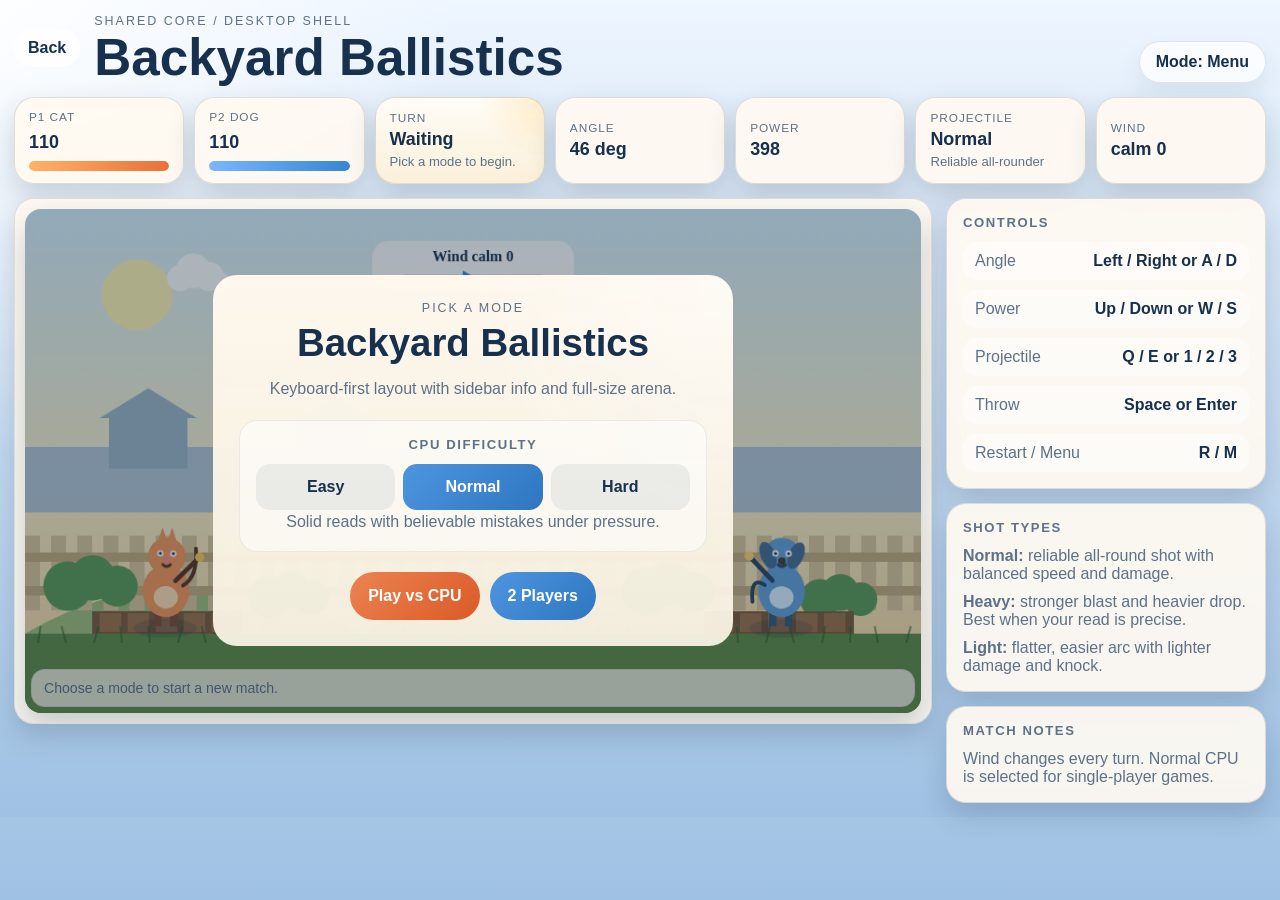
==== play/desktop/index.html @ 6267466f "separate layout for pc/phone/ipad" ====
<!doctype html>
<html lang="en">
<head>
  <meta charset="utf-8">
  <meta name="viewport" content="width=device-width, initial-scale=1, viewport-fit=cover">
  <title>Backyard Ballistics - Desktop</title>
  <link rel="stylesheet" href="../../play/play.css">
</head>
<body data-device="desktop">
  <div id="app"></div>
  <script type="module" src="../../src/play/boot.js"></script>
</body>
</html>
---- play/play.css ----
:root {
  --bg-top: #eef6ff;
  --bg-bottom: #9fc1e3;
  --panel: rgba(255, 250, 241, 0.92);
  --panel-border: rgba(30, 48, 70, 0.14);
  --ink: #17304d;
  --muted: #5d7188;
  --shadow: rgba(21, 39, 59, 0.18);
  --canvas-shadow: rgba(21, 39, 59, 0.22);
}

* {
  box-sizing: border-box;
}

html,
body {
  margin: 0;
  min-height: 100%;
  font-family: "Trebuchet MS", "Segoe UI", sans-serif;
  color: var(--ink);
  background:
    radial-gradient(circle at top left, rgba(255, 255, 255, 0.9), transparent 30%),
    linear-gradient(180deg, var(--bg-top), var(--bg-bottom));
}

body {
  padding: 14px;
}

.play-shell {
  width: min(1280px, 100%);
  margin: 0 auto;
}

.play-topbar {
  display: grid;
  grid-template-columns: auto 1fr auto;
  align-items: end;
  gap: 14px;
  margin-bottom: 14px;
}

.back-link {
  align-self: center;
  padding: 10px 14px;
  border-radius: 999px;
  background: rgba(255, 255, 255, 0.82);
  color: var(--ink);
  text-decoration: none;
  font-weight: 700;
}

.play-heading {
  min-width: 0;
}

.eyebrow {
  margin: 0 0 6px;
  font-size: 0.78rem;
  letter-spacing: 0.16em;
  text-transform: uppercase;
  color: var(--muted);
}

h1,
h2,
p {
  margin: 0;
}

h1 {
  font-size: clamp(1.9rem, 4vw, 3.2rem);
  line-height: 0.95;
}

h2 {
  font-size: clamp(1.7rem, 3vw, 2.5rem);
  margin-bottom: 12px;
}

.mode-pill {
  padding: 11px 16px;
  border-radius: 999px;
  background: rgba(255, 255, 255, 0.76);
  border: 1px solid rgba(23, 48, 77, 0.12);
  box-shadow: 0 10px 22px rgba(35, 61, 88, 0.08);
  font-weight: 700;
  text-align: center;
}

.hud {
  display: grid;
  gap: 10px;
  margin-bottom: 14px;
}

.panel {
  border: 1px solid var(--panel-border);
  border-radius: 20px;
  background: var(--panel);
  box-shadow: 0 12px 28px var(--shadow);
  backdrop-filter: blur(8px);
}

.stat-card,
.info-card {
  padding: 12px 14px;
}

.stat-card {
  display: flex;
  flex-direction: column;
  gap: 8px;
}

.info-card {
  display: flex;
  flex-direction: column;
  justify-content: center;
  gap: 4px;
  min-width: 0;
}

.spotlight-card {
  background:
    radial-gradient(circle at top right, rgba(255, 218, 147, 0.45), transparent 34%),
    linear-gradient(180deg, rgba(255, 252, 246, 0.98), rgba(252, 240, 216, 0.95));
}

.stat-label {
  font-size: 0.74rem;
  text-transform: uppercase;
  letter-spacing: 0.08em;
  color: var(--muted);
}

.stat-value {
  font-size: 1.12rem;
}

.info-note {
  font-size: 0.82rem;
  color: var(--muted);
}

.hp-bar {
  height: 10px;
  border-radius: 999px;
  overflow: hidden;
  background: rgba(23, 48, 77, 0.1);
}

.hp-fill {
  height: 100%;
  border-radius: inherit;
  transition: width 180ms ease;
}

.hp-fill-p1 {
  background: linear-gradient(90deg, #ffb267, #e8703a);
}

.hp-fill-p2 {
  background: linear-gradient(90deg, #7ab6ff, #3786d2);
}

.play-frame {
  display: grid;
  gap: 14px;
  align-items: start;
}

.canvas-wrap {
  position: relative;
  overflow: hidden;
  padding: 10px;
}

canvas {
  display: block;
  width: 100%;
  height: auto;
  aspect-ratio: 16 / 9;
  border-radius: 16px;
  box-shadow: inset 0 0 0 1px rgba(12, 25, 42, 0.08), 0 14px 30px var(--canvas-shadow);
  background: linear-gradient(180deg, #d9f0ff, #f7f1d8 70%, #87be68 70%);
}

.turn-banner {
  position: absolute;
  top: 18px;
  left: 50%;
  transform: translateX(-50%);
  min-width: 220px;
  max-width: calc(100% - 32px);
  padding: 12px 18px;
  border-radius: 18px;
  background: rgba(18, 35, 55, 0.78);
  color: white;
  text-align: center;
  pointer-events: none;
}

.turn-banner.hidden,
.overlay.hidden {
  display: none;
}

.turn-banner-label {
  font-size: 0.72rem;
  letter-spacing: 0.16em;
  text-transform: uppercase;
  opacity: 0.72;
}

.turn-banner-title {
  display: block;
  margin-top: 4px;
  font-size: 1.2rem;
}

.canvas-hint {
  position: absolute;
  left: 16px;
  right: 16px;
  bottom: 16px;
  padding: 10px 12px;
  border-radius: 14px;
  background: rgba(255, 251, 242, 0.8);
  border: 1px solid rgba(23, 48, 77, 0.08);
  color: var(--muted);
  font-size: 0.88rem;
  pointer-events: none;
}

.overlay {
  position: absolute;
  inset: 10px;
  display: grid;
  place-items: center;
  border-radius: 16px;
  background: rgba(16, 32, 51, 0.34);
}

.overlay-card {
  width: min(520px, calc(100% - 20px));
  max-height: calc(100% - 20px);
  overflow: auto;
  padding: 26px;
  border-radius: 24px;
  background:
    radial-gradient(circle at top right, rgba(255, 255, 255, 0.45), transparent 40%),
    linear-gradient(180deg, rgba(255, 249, 238, 0.98), rgba(247, 241, 225, 0.96));
  text-align: center;
}

.end-card {
  background:
    radial-gradient(circle at top right, rgba(255, 231, 170, 0.4), transparent 40%),
    linear-gradient(180deg, rgba(255, 249, 238, 0.98), rgba(245, 236, 214, 0.96));
}

.overlay-copy,
.difficulty-copy {
  line-height: 1.55;
  color: var(--muted);
}

.difficulty-panel {
  margin-top: 18px;
  padding: 16px;
  border-radius: 18px;
  background: rgba(255, 255, 255, 0.52);
  border: 1px solid rgba(23, 48, 77, 0.08);
}

.mini-heading,
.panel-title {
  margin-bottom: 12px;
  font-size: 0.82rem;
  letter-spacing: 0.12em;
  text-transform: uppercase;
  color: var(--muted);
  font-weight: 800;
}

.segmented {
  display: grid;
  grid-template-columns: repeat(3, minmax(0, 1fr));
  gap: 8px;
}

.segment-button,
.action-button,
.touch-button {
  font: inherit;
  font-weight: 700;
}

.segment-button {
  border: 0;
  border-radius: 14px;
  min-height: 46px;
  padding: 10px 12px;
  background: rgba(40, 66, 95, 0.08);
  color: var(--ink);
}

.segment-button.is-active {
  background: linear-gradient(135deg, #4d96df, #2f75c0);
  color: white;
}

.button-row {
  display: flex;
  justify-content: center;
  gap: 10px;
  flex-wrap: wrap;
  margin-top: 20px;
}

.action-button {
  border: 0;
  border-radius: 999px;
  min-height: 48px;
  padding: 12px 18px;
  color: white;
  background: linear-gradient(135deg, #ec8351, #da5a27);
}

.action-button.secondary {
  background: linear-gradient(135deg, #4d96df, #2f75c0);
}

.side-panel {
  display: grid;
  gap: 14px;
}

.controls-panel,
.notes-panel,
.touch-controls {
  padding: 16px;
}

.controls-list {
  list-style: none;
  padding: 0;
  margin: 0;
  display: grid;
  gap: 10px;
}

.controls-list li {
  display: flex;
  justify-content: space-between;
  gap: 10px;
  padding: 10px 12px;
  border-radius: 14px;
  background: rgba(255, 255, 255, 0.5);
}

.controls-list span,
.touch-note,
.notes-panel p,
.compact-panel p {
  color: var(--muted);
}

.notes-panel p + p {
  margin-top: 10px;
}

.touch-controls {
  display: none;
}

.touch-header {
  display: flex;
  justify-content: space-between;
  gap: 10px;
  align-items: center;
  margin-bottom: 12px;
}

.touch-title {
  margin: 0;
}

.touch-note {
  font-size: 0.78rem;
}

.touch-grid {
  display: grid;
  gap: 10px;
}

.touch-grid + .touch-grid {
  margin-top: 10px;
}

.touch-grid-aim,
.touch-grid-actions {
  grid-template-columns: repeat(4, minmax(0, 1fr));
}

.touch-button {
  min-height: 56px;
  border: 0;
  border-radius: 18px;
  padding: 12px 10px;
  color: var(--ink);
  background: rgba(255, 255, 255, 0.86);
  box-shadow: inset 0 0 0 1px rgba(23, 48, 77, 0.08);
  touch-action: manipulation;
}

.touch-button-primary {
  color: white;
  background: linear-gradient(135deg, #ec8351, #da5a27);
}

.touch-button-secondary {
  color: white;
  background: linear-gradient(135deg, #4d96df, #2f75c0);
}

.device-desktop .hud {
  grid-template-columns: repeat(7, minmax(0, 1fr));
}

.device-desktop .play-frame {
  grid-template-columns: minmax(0, 1fr) 320px;
}

.device-desktop .touch-controls {
  display: none;
}

.device-tablet .play-shell {
  width: min(1240px, 100%);
}

.device-tablet .hud {
  grid-template-columns: repeat(4, minmax(0, 1fr));
}

.device-tablet .play-frame {
  grid-template-columns: 1fr;
}

.device-tablet .side-panel {
  grid-template-columns: repeat(3, minmax(0, 1fr));
}

.device-tablet .touch-controls {
  display: block;
  grid-column: 1 / -1;
}

.device-tablet .touch-button {
  min-height: 64px;
  font-size: 1rem;
}

.device-mobile body,
body.device-mobile {
  padding: 10px;
}

.device-mobile .play-shell {
  width: min(780px, 100%);
}

.device-mobile .play-topbar {
  grid-template-columns: 1fr;
  align-items: start;
}

.device-mobile .mode-pill,
.device-mobile .back-link {
  width: 100%;
  text-align: center;
}

.device-mobile .hud {
  grid-template-columns: repeat(2, minmax(0, 1fr));
}

.device-mobile .play-frame {
  grid-template-columns: 1fr;
}

.device-mobile .side-panel {
  grid-template-columns: 1fr;
}

.device-mobile .touch-controls {
  display: block;
}

.device-mobile .controls-panel,
.device-mobile .notes-panel.compact-panel {
  display: none;
}

.device-mobile .touch-grid-aim,
.device-mobile .touch-grid-actions {
  grid-template-columns: repeat(2, minmax(0, 1fr));
}

.device-mobile .touch-button {
  min-height: 62px;
  font-size: 1rem;
}

.device-mobile .overlay-card {
  width: calc(100% - 12px);
  padding: 18px;
}

@media (max-width: 900px) {
  body {
    padding: 10px;
  }

  .play-topbar {
    grid-template-columns: 1fr;
    align-items: start;
  }

  .mode-pill,
  .back-link {
    width: 100%;
    text-align: center;
  }

  .device-desktop .hud,
  .device-tablet .hud {
    grid-template-columns: repeat(4, minmax(0, 1fr));
  }

  .device-desktop .play-frame,
  .device-tablet .play-frame {
    grid-template-columns: 1fr;
  }

  .device-desktop .side-panel,
  .device-tablet .side-panel {
    grid-template-columns: repeat(2, minmax(0, 1fr));
  }
}

@media (max-width: 640px) {
  .hud {
    grid-template-columns: repeat(2, minmax(0, 1fr));
  }

  .side-panel,
  .device-desktop .side-panel,
  .device-tablet .side-panel {
    grid-template-columns: 1fr;
  }

  .segmented {
    grid-template-columns: 1fr;
  }

  .controls-list li,
  .touch-header {
    flex-direction: column;
    align-items: flex-start;
  }

  .touch-grid-aim,
  .touch-grid-actions {
    grid-template-columns: repeat(2, minmax(0, 1fr));
  }
}
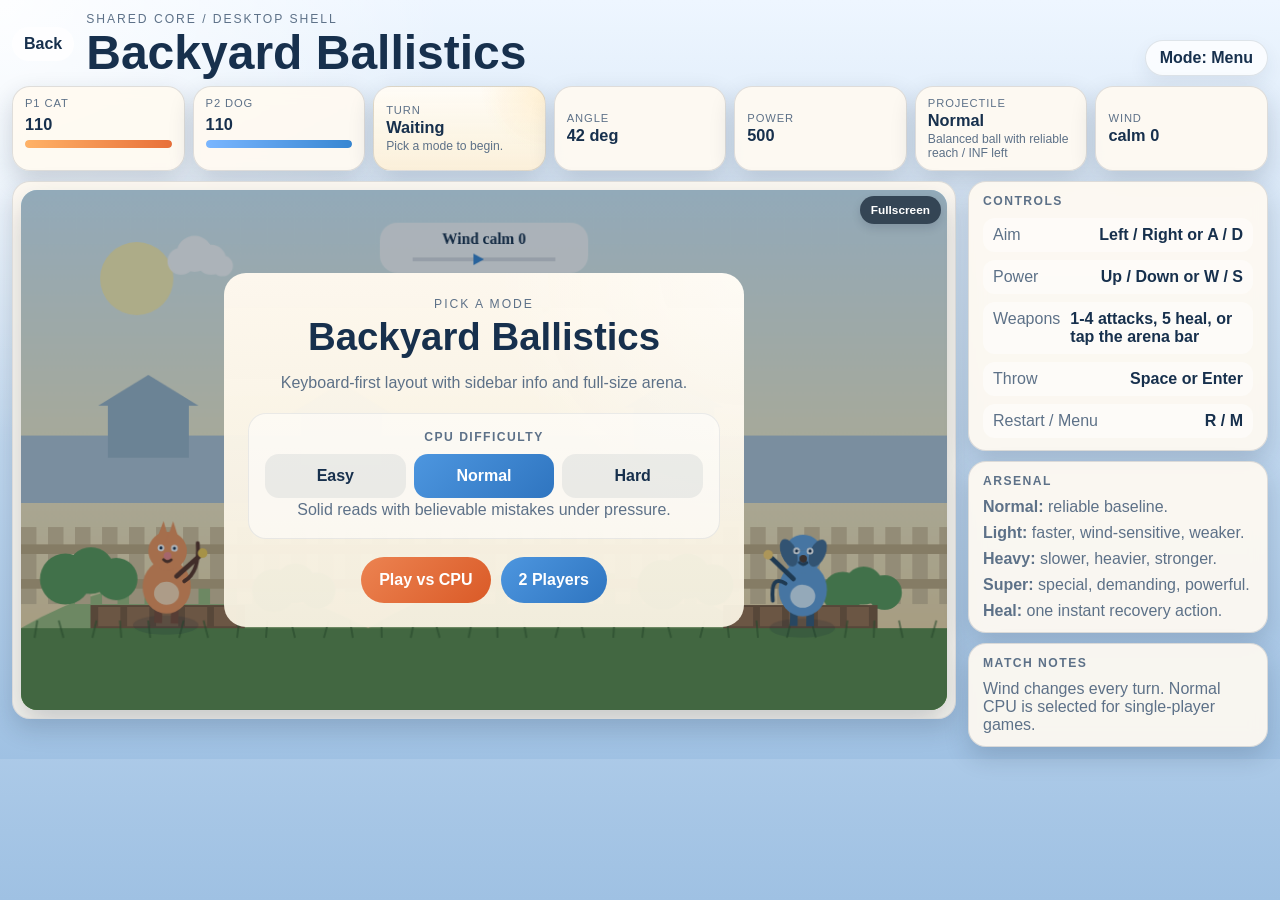
==== commit c733f54b: "update phone polish and add pwa" ====
--- a/play/desktop/index.html
+++ b/play/desktop/index.html
@@ -3,11 +3,19 @@
 <head>
   <meta charset="utf-8">
   <meta name="viewport" content="width=device-width, initial-scale=1, viewport-fit=cover">
+  <meta name="theme-color" content="#17304d">
+  <meta name="mobile-web-app-capable" content="yes">
+  <meta name="apple-mobile-web-app-capable" content="yes">
+  <meta name="apple-mobile-web-app-status-bar-style" content="black-translucent">
   <title>Backyard Ballistics - Desktop</title>
+  <link rel="manifest" href="../../manifest.json">
+  <link rel="icon" href="../../icons/icon-192.png" type="image/png">
+  <link rel="apple-touch-icon" href="../../icons/apple-touch-icon.png">
   <link rel="stylesheet" href="../../play/play.css">
 </head>
 <body data-device="desktop">
   <div id="app"></div>
+  <script type="module" src="../../src/pwa/register.js"></script>
   <script type="module" src="../../src/play/boot.js"></script>
 </body>
 </html>
--- a/play/play.css
+++ b/play/play.css
@@ -25,7 +25,7 @@
 }
 
 body {
-  padding: 14px;
+  padding: 12px;
 }
 
 .play-shell {
@@ -37,18 +37,25 @@
   display: grid;
   grid-template-columns: auto 1fr auto;
   align-items: end;
-  gap: 14px;
-  margin-bottom: 14px;
+  gap: 12px;
+  margin-bottom: 10px;
+}
+
+.topbar-actions {
+  display: flex;
+  align-items: center;
+  justify-content: flex-end;
 }
 
 .back-link {
   align-self: center;
-  padding: 10px 14px;
+  padding: 8px 12px;
   border-radius: 999px;
   background: rgba(255, 255, 255, 0.82);
   color: var(--ink);
   text-decoration: none;
   font-weight: 700;
+  border: 0;
 }
 
 .play-heading {
@@ -56,8 +63,8 @@
 }
 
 .eyebrow {
-  margin: 0 0 6px;
-  font-size: 0.78rem;
+  margin: 0 0 4px;
+  font-size: 0.76rem;
   letter-spacing: 0.16em;
   text-transform: uppercase;
   color: var(--muted);
@@ -70,7 +77,7 @@
 }
 
 h1 {
-  font-size: clamp(1.9rem, 4vw, 3.2rem);
+  font-size: clamp(1.7rem, 4vw, 3rem);
   line-height: 0.95;
 }
 
@@ -80,72 +87,72 @@
 }
 
 .mode-pill {
-  padding: 11px 16px;
+  padding: 8px 14px;
   border-radius: 999px;
   background: rgba(255, 255, 255, 0.76);
   border: 1px solid rgba(23, 48, 77, 0.12);
-  box-shadow: 0 10px 22px rgba(35, 61, 88, 0.08);
+  box-shadow: 0 8px 18px rgba(35, 61, 88, 0.08);
   font-weight: 700;
   text-align: center;
 }
 
 .hud {
   display: grid;
-  gap: 10px;
-  margin-bottom: 14px;
+  gap: 8px;
+  margin-bottom: 10px;
 }
 
 .panel {
   border: 1px solid var(--panel-border);
-  border-radius: 20px;
+  border-radius: 18px;
   background: var(--panel);
-  box-shadow: 0 12px 28px var(--shadow);
+  box-shadow: 0 10px 24px var(--shadow);
   backdrop-filter: blur(8px);
 }
 
 .stat-card,
 .info-card {
-  padding: 12px 14px;
+  padding: 10px 12px;
 }
 
 .stat-card {
   display: flex;
   flex-direction: column;
-  gap: 8px;
+  gap: 6px;
 }
 
 .info-card {
   display: flex;
   flex-direction: column;
   justify-content: center;
-  gap: 4px;
+  gap: 2px;
   min-width: 0;
 }
 
 .spotlight-card {
   background:
-    radial-gradient(circle at top right, rgba(255, 218, 147, 0.45), transparent 34%),
+    radial-gradient(circle at top right, rgba(255, 218, 147, 0.35), transparent 34%),
     linear-gradient(180deg, rgba(255, 252, 246, 0.98), rgba(252, 240, 216, 0.95));
 }
 
 .stat-label {
-  font-size: 0.74rem;
+  font-size: 0.7rem;
   text-transform: uppercase;
   letter-spacing: 0.08em;
   color: var(--muted);
 }
 
 .stat-value {
-  font-size: 1.12rem;
+  font-size: 1.02rem;
 }
 
 .info-note {
-  font-size: 0.82rem;
+  font-size: 0.76rem;
   color: var(--muted);
 }
 
 .hp-bar {
-  height: 10px;
+  height: 8px;
   border-radius: 999px;
   overflow: hidden;
   background: rgba(23, 48, 77, 0.1);
@@ -167,14 +174,14 @@
 
 .play-frame {
   display: grid;
-  gap: 14px;
+  gap: 12px;
   align-items: start;
 }
 
 .canvas-wrap {
   position: relative;
   overflow: hidden;
-  padding: 10px;
+  padding: 8px;
 }
 
 canvas {
@@ -187,16 +194,191 @@
   background: linear-gradient(180deg, #d9f0ff, #f7f1d8 70%, #87be68 70%);
 }
 
+.canvas-shell-button {
+  position: absolute;
+  top: 14px;
+  right: 14px;
+  z-index: 2;
+  border: 0;
+  border-radius: 999px;
+  padding: 7px 11px;
+  background: rgba(16, 31, 48, 0.72);
+  color: white;
+  font: inherit;
+  font-size: 0.74rem;
+  font-weight: 700;
+  box-shadow: 0 4px 10px rgba(13, 24, 42, 0.14);
+}
+
+.canvas-shell-button[hidden] {
+  display: none;
+}
+
+.weapon-bar {
+  position: absolute;
+  left: 12px;
+  right: 12px;
+  bottom: 12px;
+  z-index: 2;
+  display: grid;
+  grid-template-columns: repeat(5, minmax(0, 1fr));
+  gap: 6px;
+  transition: opacity 120ms ease;
+}
+
+.weapon-bar.is-hidden,
+.canvas-hint.is-hidden {
+  opacity: 0;
+  pointer-events: none;
+}
+
+.weapon-bar-button {
+  min-width: 0;
+  border: 0;
+  border-radius: 14px;
+  padding: 6px 8px;
+  display: grid;
+  grid-template-columns: auto 1fr auto;
+  align-items: center;
+  gap: 6px;
+  background: rgba(19, 34, 52, 0.66);
+  color: white;
+  box-shadow: 0 4px 10px rgba(13, 24, 42, 0.14), inset 0 0 0 1px rgba(255, 255, 255, 0.05);
+  cursor: pointer;
+}
+
+.weapon-bar-button.is-active {
+  background: rgba(24, 46, 69, 0.82);
+  box-shadow: 0 0 0 1px rgba(255, 233, 177, 0.58), 0 5px 12px rgba(13, 24, 42, 0.16);
+}
+
+.weapon-bar-button.is-disabled,
+.weapon-bar-button:disabled {
+  opacity: 0.34;
+  cursor: default;
+}
+
+.weapon-copy {
+  min-width: 0;
+  display: flex;
+  flex-direction: column;
+  align-items: flex-start;
+  gap: 1px;
+}
+
+.weapon-label {
+  font-size: 0.74rem;
+  font-weight: 800;
+}
+
+.weapon-note {
+  font-size: 0.62rem;
+  color: rgba(255, 255, 255, 0.62);
+}
+
+.weapon-count {
+  min-width: 28px;
+  padding: 2px 6px;
+  border-radius: 999px;
+  background: rgba(255, 255, 255, 0.08);
+  text-align: center;
+  font-size: 0.64rem;
+  font-weight: 800;
+}
+
+.weapon-icon {
+  position: relative;
+  width: 14px;
+  height: 14px;
+  display: inline-block;
+  flex: 0 0 auto;
+}
+
+.weapon-icon-normal {
+  border-radius: 50%;
+  background: #f3b14c;
+  box-shadow: inset -2px -2px 0 rgba(0, 0, 0, 0.18);
+}
+
+.weapon-icon-light {
+  width: 16px;
+  height: 4px;
+  border-radius: 999px;
+  background: #7fd0eb;
+  transform: rotate(-24deg);
+}
+
+.weapon-icon-heavy {
+  background: #d8783b;
+  clip-path: polygon(24% 4%, 78% 10%, 96% 44%, 84% 92%, 34% 100%, 2% 62%);
+}
+
+.weapon-icon-super {
+  width: 16px;
+  height: 10px;
+  background: #ef6b52;
+  clip-path: polygon(0 28%, 58% 28%, 58% 0, 100% 50%, 58% 100%, 58% 72%, 0 72%);
+}
+
+.weapon-icon-super::after {
+  content: "";
+  position: absolute;
+  left: -4px;
+  top: 3px;
+  width: 5px;
+  height: 4px;
+  background: #ffd98a;
+  clip-path: polygon(0 50%, 100% 0, 100% 100%);
+}
+
+.weapon-icon-heal {
+  border-radius: 50%;
+  background: #6fcb87;
+  color: #14321c;
+  font-size: 12px;
+  line-height: 14px;
+  text-align: center;
+  font-weight: 900;
+}
+
+.weapon-normal,
+.weapon-light,
+.weapon-heavy,
+.weapon-super,
+.weapon-heal {
+  border-bottom: 2px solid transparent;
+}
+
+.weapon-normal {
+  border-bottom-color: rgba(255, 223, 143, 0.62);
+}
+
+.weapon-light {
+  border-bottom-color: rgba(170, 235, 255, 0.62);
+}
+
+.weapon-heavy {
+  border-bottom-color: rgba(255, 186, 119, 0.62);
+}
+
+.weapon-super {
+  border-bottom-color: rgba(255, 171, 146, 0.66);
+}
+
+.weapon-heal {
+  border-bottom-color: rgba(181, 255, 196, 0.62);
+}
+
 .turn-banner {
   position: absolute;
-  top: 18px;
+  top: 14px;
   left: 50%;
   transform: translateX(-50%);
-  min-width: 220px;
-  max-width: calc(100% - 32px);
-  padding: 12px 18px;
-  border-radius: 18px;
-  background: rgba(18, 35, 55, 0.78);
+  min-width: 200px;
+  max-width: calc(100% - 28px);
+  padding: 10px 14px;
+  border-radius: 16px;
+  background: rgba(18, 35, 55, 0.74);
   color: white;
   text-align: center;
   pointer-events: none;
@@ -208,7 +390,7 @@
 }
 
 .turn-banner-label {
-  font-size: 0.72rem;
+  font-size: 0.68rem;
   letter-spacing: 0.16em;
   text-transform: uppercase;
   opacity: 0.72;
@@ -217,26 +399,26 @@
 .turn-banner-title {
   display: block;
   margin-top: 4px;
-  font-size: 1.2rem;
+  font-size: 1.08rem;
 }
 
 .canvas-hint {
   position: absolute;
-  left: 16px;
-  right: 16px;
-  bottom: 16px;
-  padding: 10px 12px;
-  border-radius: 14px;
-  background: rgba(255, 251, 242, 0.8);
-  border: 1px solid rgba(23, 48, 77, 0.08);
+  left: 12px;
+  right: 12px;
+  bottom: 74px;
+  padding: 7px 10px;
+  border-radius: 12px;
+  background: rgba(255, 251, 242, 0.72);
+  border: 1px solid rgba(23, 48, 77, 0.05);
   color: var(--muted);
-  font-size: 0.88rem;
+  font-size: 0.74rem;
   pointer-events: none;
 }
 
 .overlay {
   position: absolute;
-  inset: 10px;
+  inset: 8px;
   display: grid;
   place-items: center;
   border-radius: 16px;
@@ -247,8 +429,8 @@
   width: min(520px, calc(100% - 20px));
   max-height: calc(100% - 20px);
   overflow: auto;
-  padding: 26px;
-  border-radius: 24px;
+  padding: 24px;
+  border-radius: 22px;
   background:
     radial-gradient(circle at top right, rgba(255, 255, 255, 0.45), transparent 40%),
     linear-gradient(180deg, rgba(255, 249, 238, 0.98), rgba(247, 241, 225, 0.96));
@@ -263,7 +445,7 @@
 
 .overlay-copy,
 .difficulty-copy {
-  line-height: 1.55;
+  line-height: 1.5;
   color: var(--muted);
 }
 
@@ -277,8 +459,8 @@
 
 .mini-heading,
 .panel-title {
-  margin-bottom: 12px;
-  font-size: 0.82rem;
+  margin-bottom: 10px;
+  font-size: 0.76rem;
   letter-spacing: 0.12em;
   text-transform: uppercase;
   color: var(--muted);
@@ -301,7 +483,7 @@
 .segment-button {
   border: 0;
   border-radius: 14px;
-  min-height: 46px;
+  min-height: 44px;
   padding: 10px 12px;
   background: rgba(40, 66, 95, 0.08);
   color: var(--ink);
@@ -317,13 +499,13 @@
   justify-content: center;
   gap: 10px;
   flex-wrap: wrap;
-  margin-top: 20px;
+  margin-top: 18px;
 }
 
 .action-button {
   border: 0;
   border-radius: 999px;
-  min-height: 48px;
+  min-height: 46px;
   padding: 12px 18px;
   color: white;
   background: linear-gradient(135deg, #ec8351, #da5a27);
@@ -335,13 +517,13 @@
 
 .side-panel {
   display: grid;
-  gap: 14px;
+  gap: 10px;
 }
 
 .controls-panel,
 .notes-panel,
 .touch-controls {
-  padding: 16px;
+  padding: 12px 14px;
 }
 
 .controls-list {
@@ -349,16 +531,16 @@
   padding: 0;
   margin: 0;
   display: grid;
-  gap: 10px;
+  gap: 8px;
 }
 
 .controls-list li {
   display: flex;
   justify-content: space-between;
   gap: 10px;
-  padding: 10px 12px;
-  border-radius: 14px;
-  background: rgba(255, 255, 255, 0.5);
+  padding: 8px 10px;
+  border-radius: 12px;
+  background: rgba(255, 255, 255, 0.46);
 }
 
 .controls-list span,
@@ -369,7 +551,7 @@
 }
 
 .notes-panel p + p {
-  margin-top: 10px;
+  margin-top: 8px;
 }
 
 .touch-controls {
@@ -381,7 +563,7 @@
   justify-content: space-between;
   gap: 10px;
   align-items: center;
-  margin-bottom: 12px;
+  margin-bottom: 10px;
 }
 
 .touch-title {
@@ -389,7 +571,7 @@
 }
 
 .touch-note {
-  font-size: 0.78rem;
+  font-size: 0.72rem;
 }
 
 .touch-grid {
@@ -397,34 +579,19 @@
   gap: 10px;
 }
 
-.touch-grid + .touch-grid {
-  margin-top: 10px;
-}
-
-.touch-grid-aim,
-.touch-grid-actions {
-  grid-template-columns: repeat(4, minmax(0, 1fr));
-}
-
 .touch-button {
-  min-height: 56px;
+  min-height: 50px;
   border: 0;
-  border-radius: 18px;
-  padding: 12px 10px;
+  border-radius: 16px;
+  padding: 10px;
   color: var(--ink);
   background: rgba(255, 255, 255, 0.86);
   box-shadow: inset 0 0 0 1px rgba(23, 48, 77, 0.08);
   touch-action: manipulation;
 }
 
-.touch-button-primary {
-  color: white;
-  background: linear-gradient(135deg, #ec8351, #da5a27);
-}
-
-.touch-button-secondary {
-  color: white;
-  background: linear-gradient(135deg, #4d96df, #2f75c0);
+.touch-grid-actions {
+  grid-template-columns: 1fr;
 }
 
 .device-desktop .hud {
@@ -432,7 +599,7 @@
 }
 
 .device-desktop .play-frame {
-  grid-template-columns: minmax(0, 1fr) 320px;
+  grid-template-columns: minmax(0, 1fr) 300px;
 }
 
 .device-desktop .touch-controls {
@@ -461,13 +628,22 @@
 }
 
 .device-tablet .touch-button {
-  min-height: 64px;
-  font-size: 1rem;
+  min-height: 56px;
+  font-size: 0.96rem;
+}
+
+.device-tablet .notes-panel {
+  padding: 10px 12px;
+}
+
+.device-tablet canvas,
+.device-mobile canvas {
+  touch-action: none;
 }
 
 .device-mobile body,
 body.device-mobile {
-  padding: 10px;
+  padding: 6px;
 }
 
 .device-mobile .play-shell {
@@ -475,45 +651,118 @@
 }
 
 .device-mobile .play-topbar {
-  grid-template-columns: 1fr;
-  align-items: start;
-}
-
+  grid-template-columns: auto 1fr auto;
+  gap: 6px;
+  margin-bottom: 6px;
+}
+
+.device-mobile .topbar-actions,
 .device-mobile .mode-pill,
 .device-mobile .back-link {
-  width: 100%;
-  text-align: center;
+  width: auto;
+}
+
+.device-mobile .topbar-actions {
+  display: flex;
+}
+
+.device-mobile .eyebrow {
+  display: none;
+}
+
+.device-mobile h1 {
+  font-size: 1.24rem;
 }
 
 .device-mobile .hud {
   grid-template-columns: repeat(2, minmax(0, 1fr));
+  gap: 5px;
+  margin-bottom: 6px;
+}
+
+.device-mobile .stat-card,
+.device-mobile .info-card {
+  padding: 7px 9px;
 }
 
 .device-mobile .play-frame {
   grid-template-columns: 1fr;
-}
-
+  gap: 6px;
+}
+
+.device-mobile .hud .info-card,
+.device-mobile .touch-controls,
+.device-mobile .controls-panel,
+.device-mobile .notes-panel,
 .device-mobile .side-panel {
-  grid-template-columns: 1fr;
-}
-
-.device-mobile .touch-controls {
-  display: block;
-}
-
-.device-mobile .controls-panel,
-.device-mobile .notes-panel.compact-panel {
   display: none;
 }
 
-.device-mobile .touch-grid-aim,
-.device-mobile .touch-grid-actions {
-  grid-template-columns: repeat(2, minmax(0, 1fr));
-}
-
-.device-mobile .touch-button {
-  min-height: 62px;
-  font-size: 1rem;
+.device-mobile #playRoot:not(:fullscreen) .canvas-wrap {
+  max-width: min(100%, calc((100dvh - 126px) * 1.777));
+  margin: 0 auto;
+}
+
+.device-mobile .canvas-wrap {
+  padding: 6px;
+}
+
+.device-mobile .canvas-shell-button {
+  top: 12px;
+  right: 12px;
+  padding: 6px 10px;
+  font-size: 0.68rem;
+}
+
+.device-mobile .weapon-bar {
+  left: 10px;
+  right: 10px;
+  bottom: 10px;
+  gap: 5px;
+}
+
+.device-mobile .weapon-bar-button {
+  border-radius: 12px;
+  padding: 5px 7px;
+}
+
+.device-mobile .weapon-label {
+  font-size: 0.68rem;
+}
+
+.device-mobile .weapon-note,
+.device-mobile .weapon-count {
+  font-size: 0.58rem;
+}
+
+.device-mobile .canvas-hint {
+  left: 10px;
+  right: 10px;
+  bottom: 66px;
+  padding: 6px 9px;
+  font-size: 0.68rem;
+}
+
+#playRoot:fullscreen {
+  width: 100%;
+  max-width: none;
+  padding: 0;
+  background: linear-gradient(180deg, #d8edf9, #8fbce0);
+}
+
+#playRoot:fullscreen .canvas-wrap {
+  max-width: none;
+  padding: 0;
+  border-radius: 0;
+}
+
+#playRoot:fullscreen canvas {
+  border-radius: 0;
+}
+
+#playRoot:fullscreen .canvas-shell-button {
+  top: 10px;
+  right: 10px;
 }
 
 .device-mobile .overlay-card {
@@ -523,18 +772,7 @@
 
 @media (max-width: 900px) {
   body {
-    padding: 10px;
-  }
-
-  .play-topbar {
-    grid-template-columns: 1fr;
-    align-items: start;
-  }
-
-  .mode-pill,
-  .back-link {
-    width: 100%;
-    text-align: center;
+    padding: 8px;
   }
 
   .device-desktop .hud,
@@ -550,6 +788,28 @@
   .device-desktop .side-panel,
   .device-tablet .side-panel {
     grid-template-columns: repeat(2, minmax(0, 1fr));
+  }
+}
+
+@media (max-width: 700px) {
+  .weapon-bar {
+    grid-template-columns: repeat(3, minmax(0, 1fr));
+    gap: 5px;
+  }
+
+  .weapon-bar-button {
+    grid-template-columns: auto 1fr;
+    padding: 6px 7px;
+  }
+
+  .weapon-count {
+    grid-column: 1 / -1;
+    justify-self: start;
+    margin-left: 20px;
+  }
+
+  .canvas-hint {
+    bottom: 108px;
   }
 }
 
@@ -573,9 +833,94 @@
     flex-direction: column;
     align-items: flex-start;
   }
-
-  .touch-grid-aim,
-  .touch-grid-actions {
-    grid-template-columns: repeat(2, minmax(0, 1fr));
-  }
-}
+}
+
+@media (max-height: 520px) and (orientation: landscape) {
+  body {
+    padding: 6px;
+  }
+
+  .eyebrow {
+    display: none;
+  }
+
+  .play-topbar {
+    margin-bottom: 6px;
+    gap: 6px;
+  }
+
+  h1 {
+    font-size: 1.32rem;
+  }
+
+  .hud {
+    gap: 5px;
+    margin-bottom: 6px;
+  }
+
+  .stat-card,
+  .info-card {
+    padding: 7px 9px;
+  }
+
+  .stat-label,
+  .info-note {
+    font-size: 0.64rem;
+  }
+
+  .stat-value {
+    font-size: 0.92rem;
+  }
+
+  .canvas-wrap {
+    padding: 6px;
+  }
+
+  .canvas-shell-button {
+    top: 10px;
+    right: 10px;
+    padding: 6px 10px;
+    font-size: 0.7rem;
+  }
+
+  .canvas-hint {
+    bottom: 66px;
+    padding: 6px 9px;
+    font-size: 0.68rem;
+  }
+
+  .weapon-bar {
+    left: 10px;
+    right: 10px;
+    bottom: 10px;
+  }
+
+  .device-mobile .touch-controls,
+  .device-tablet .touch-controls {
+    padding: 8px 10px;
+  }
+
+  .device-mobile .play-topbar {
+    margin-bottom: 4px;
+  }
+
+  .device-mobile #playRoot:not(:fullscreen) .canvas-wrap {
+    max-width: min(100%, calc((100dvh - 96px) * 1.777));
+  }
+
+  .notes-panel,
+  .compact-panel {
+    display: none;
+  }
+}
+
+@media (max-width: 500px) {
+  .weapon-label {
+    font-size: 0.7rem;
+  }
+
+  .weapon-note,
+  .weapon-count {
+    font-size: 0.6rem;
+  }
+}
